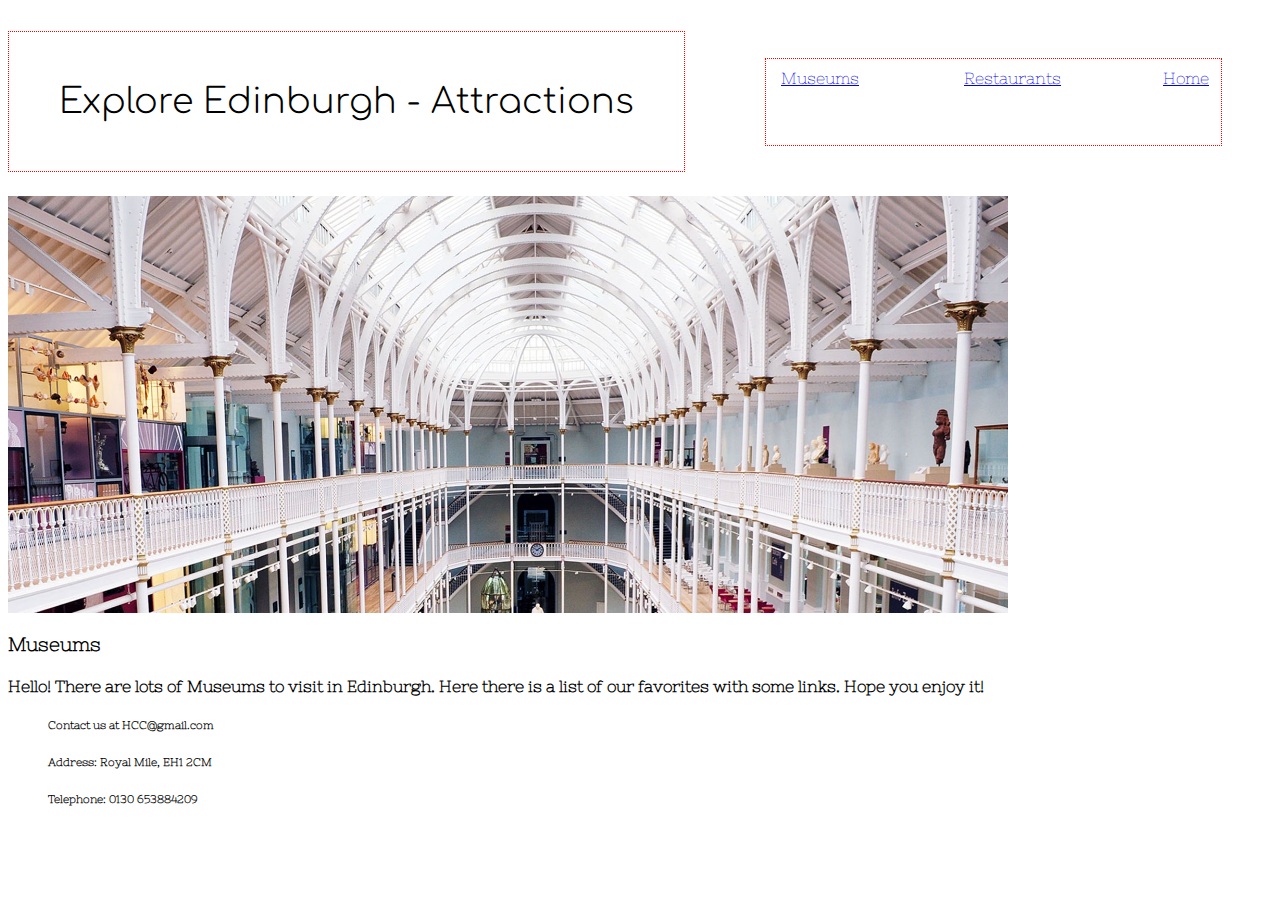
==== PageAttractions.html @ 1e4f8531 "change museums for attractions" ====
<!DOCTYPE html>
<html>
    <head>
        <title> Best Places to Visit in Edinburgh </title>
        <link rel="stylesheet" href="css/style.css">
        <link href="https://fonts.googleapis.com/css?family=Nixie+One|Comfortaa|Lobster&display=swap" rel="stylesheet">
    </head>

    <body>
        <header> 
            <nav class="nav">
                <h1 class = "header"> Explore Edinburgh - Attractions </h1> 
                <ul class="nav_bar">
                    <li class="nav_a" id="Home"><a href="index.html">Home</a></li>
                    <li class="nav_b"><a href="PageRestaurants.html">Restaurants</a></li>
                    <li class="nav_c" id="Museums"><a href="PageAttractions.html">Museums</a></li>
                </ul> 
            </nav>
        </header>

        <!-- EDINBURGH IMG -->  
        <div class="Edinburgh">
            <a href="#" id="edinburgh_photo"><img src="img/Mus-NatMusScot.jpg" width="1000" alt="Picture of Edinburgh"/></a>
        </div>
        <main>
            <h3> Museums</h3>
            <h4>
                Hello! There are lots of Museums to visit in Edinburgh. Here there is a list of our favorites with some links.
                Hope you enjoy it!   
            </h4>
        </main>
        
        <!-- FOOTER -->
        <footer>
            <ul class="footer-left">
                <h6> Contact us at HCC@gmail.com </h6>
            </ul>
            <ul class="footer-right">    
                <h6>Address: Royal Mile, EH1 2CM </h6>
                <h6>Telephone: 0130 653884209</h6>

                
            </ul>       
        </footer>

    </body>
</html>
---- css/style.css ----
body {
    background: #ffffff;
    font-family: 'Nixie One', cursive;
  }

.header {
    border: 1px dotted red;
    font-family: 'Comfortaa', cursive;
    font-weight: 100;
    font-size: 35px;
    padding: 50px;
    /* display: flex;
    flex-direction: column; */
}

.nav {
    display: flex;
    justify-content: space-between;
}

.nav_bar {
    list-style-type: none;
    border: 1px dotted red;
    display: flex;
    flex-direction: row-reverse;
    padding: 10px;
    margin: 50px;
    
}

.nav_a {
    margin: 0 2px;
    padding: 0
}

.nav_b {
    padding: 0px 100px;  /* adjusts the space between the links in nav*/
}

.nav_c {
    font-weight: normal;
    padding: 0px 5px;

}
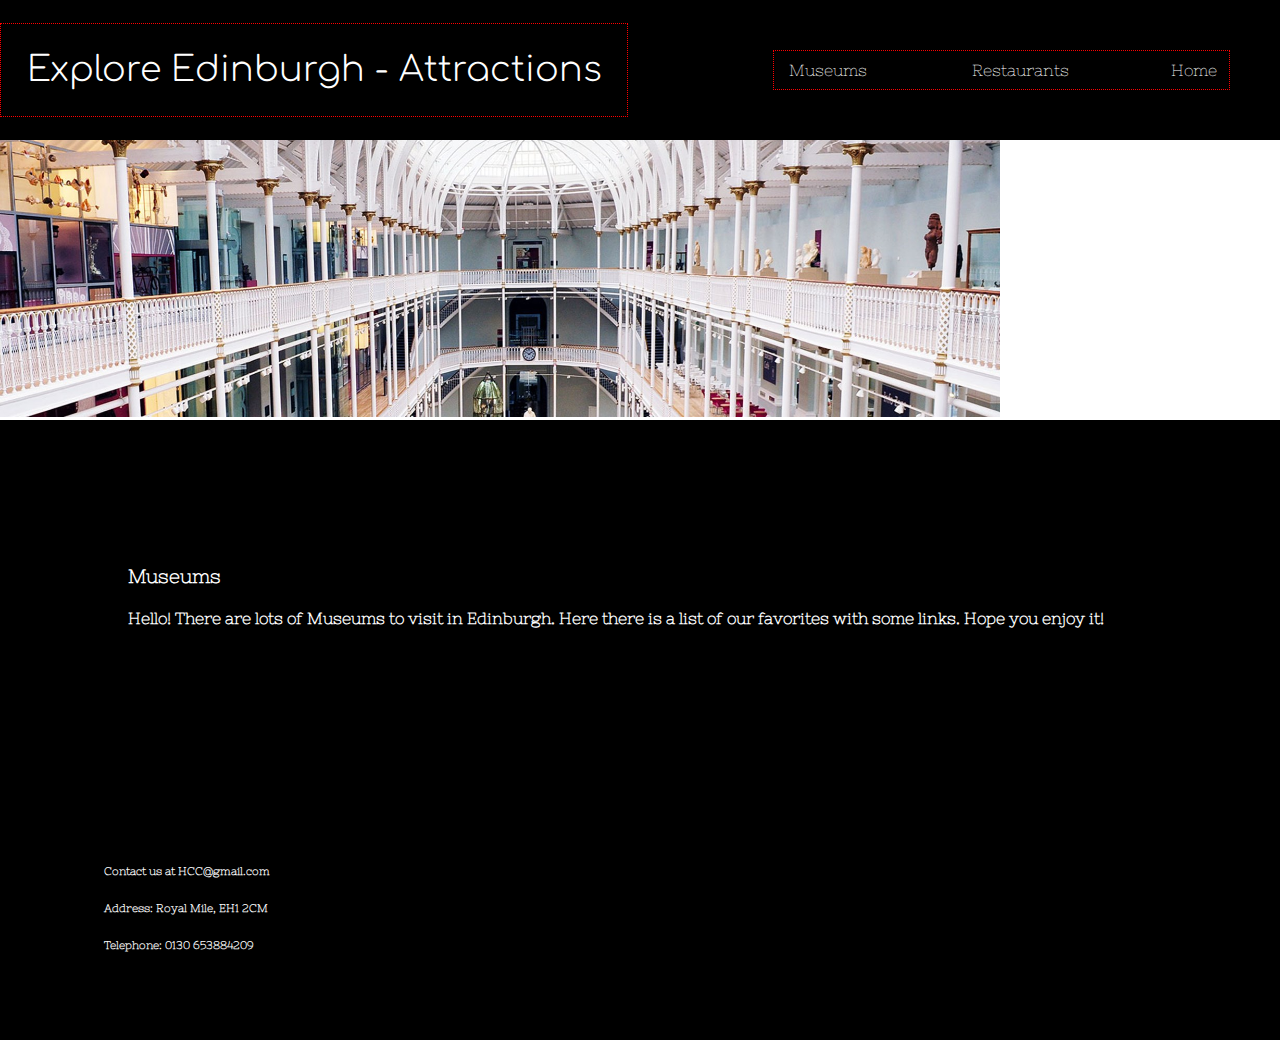
==== commit f01e6fe3: "Change folders and images" ====
--- a/PageAttractions.html
+++ b/PageAttractions.html
@@ -11,9 +11,9 @@
             <nav class="nav">
                 <h1 class = "header"> Explore Edinburgh - Attractions </h1> 
                 <ul class="nav_bar">
-                    <li class="nav_a" id="Home"><a href="index.html">Home</a></li>
-                    <li class="nav_b"><a href="PageRestaurants.html">Restaurants</a></li>
-                    <li class="nav_c" id="Museums"><a href="PageAttractions.html">Museums</a></li>
+                    <li id="Home"><a class="nav_a" href="index.html">Home</a></li>
+                    <li ><a class="nav_b" href="PageRestaurants.html">Restaurants</a></li>
+                    <li id="Museums"><a class="nav_c" href="PageAttractions.html">Museums</a></li>    
                 </ul> 
             </nav>
         </header>
--- a/css/style.css
+++ b/css/style.css
@@ -1,6 +1,7 @@
 body {
     background: #ffffff;
     font-family: 'Nixie One', cursive;
+    margin: 0;
   }
 
 .header {
@@ -8,7 +9,8 @@
     font-family: 'Comfortaa', cursive;
     font-weight: 100;
     font-size: 35px;
-    padding: 50px;
+    padding: 2%;
+    color: white;
     /* display: flex;
     flex-direction: column; */
 }
@@ -16,6 +18,9 @@
 .nav {
     display: flex;
     justify-content: space-between;
+    background-color: black;
+    position: fixed; 
+    width: 100%;
 }
 
 .nav_bar {
@@ -24,25 +29,57 @@
     display: flex;
     flex-direction: row-reverse;
     padding: 10px;
-    margin: 50px;
-    
+    margin: 50px;  
 }
 
 .nav_a {
     margin: 0 2px;
-    padding: 0
+    padding: 0;
+    color: #ffffff;
+    text-decoration: none; /* removes underline */
 }
 
 .nav_b {
     padding: 0px 100px;  /* adjusts the space between the links in nav*/
+    color: #ffffff;
+    text-decoration: none; 
 }
 
 .nav_c {
     font-weight: normal;
     padding: 0px 5px;
+    color: #ffffff;
+    text-decoration: none; 
+}
 
+main {
+    color: #ffffff;
+    background-color: black;
+    padding: 10%;
 }
+
+footer {
+    color: #ffffff;
+    background-color: black;
+    padding: 5%;
+}
+.parallax {
+    background-image: url("../img/cfg\ calton.jpg");
+    height: 500px;
+    background-attachment: fixed;
+    background-position: 50% -30%;
+    background-repeat: no-repeat;
+    background-size: cover;
+  }
+
+.parallaxTwo {
+    background-image: url("../img/cfg\ edinburgh night.jpg");
+    height: 500px;
+    background-attachment: fixed;
+    background-position: center;
+    background-repeat: no-repeat;
+    background-size: cover;
+  }
 
 
 
-
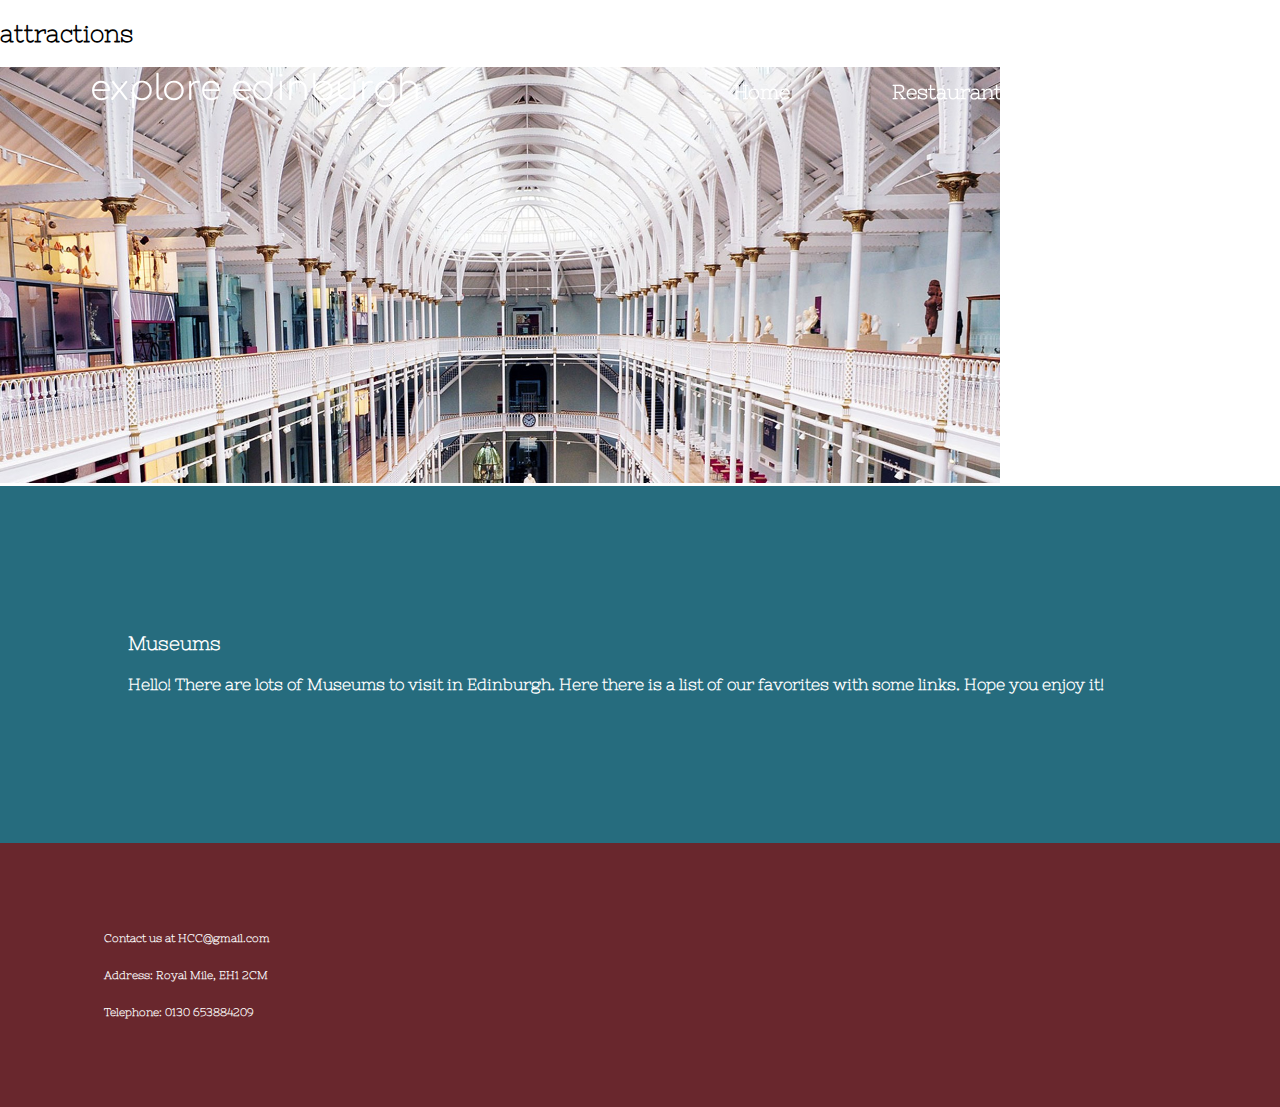
==== commit 3f2ab23a: "Change appearance, add form in footer" ====
--- a/PageAttractions.html
+++ b/PageAttractions.html
@@ -9,7 +9,7 @@
     <body>
         <header> 
             <nav class="nav">
-                <h1 class = "header"> Explore Edinburgh - Attractions </h1> 
+                <h1 class = "header"> explore edinburgh.</h1> 
                 <ul class="nav_bar">
                     <li id="Home"><a class="nav_a" href="index.html">Home</a></li>
                     <li ><a class="nav_b" href="PageRestaurants.html">Restaurants</a></li>
@@ -18,10 +18,15 @@
             </nav>
         </header>
 
+        <div>
+            <h2> attractions </h2>
+        </div>
+
         <!-- EDINBURGH IMG -->  
         <div class="Edinburgh">
             <a href="#" id="edinburgh_photo"><img src="img/Mus-NatMusScot.jpg" width="1000" alt="Picture of Edinburgh"/></a>
         </div>
+
         <main>
             <h3> Museums</h3>
             <h4>
--- a/css/style.css
+++ b/css/style.css
@@ -5,12 +5,13 @@
   }
 
 .header {
-    border: 1px dotted red;
+    /* border: 1px dotted red; */
     font-family: 'Comfortaa', cursive;
     font-weight: 100;
     font-size: 35px;
     padding: 2%;
     color: white;
+    margin-left: 5%;
     /* display: flex;
     flex-direction: column; */
 }
@@ -18,16 +19,17 @@
 .nav {
     display: flex;
     justify-content: space-between;
-    background-color: black;
+    background-color: transparent;
     position: fixed; 
     width: 100%;
+    font-size: 20px;
 }
 
 .nav_bar {
     list-style-type: none;
-    border: 1px dotted red;
+    /* border: 1px dotted red; */
     display: flex;
-    flex-direction: row-reverse;
+    flex-direction: row;
     padding: 10px;
     margin: 50px;  
 }
@@ -36,12 +38,14 @@
     margin: 0 2px;
     padding: 0;
     color: #ffffff;
+    font-weight: 900;
     text-decoration: none; /* removes underline */
 }
 
 .nav_b {
     padding: 0px 100px;  /* adjusts the space between the links in nav*/
     color: #ffffff;
+    font-weight: 900;
     text-decoration: none; 
 }
 
@@ -49,25 +53,46 @@
     font-weight: normal;
     padding: 0px 5px;
     color: #ffffff;
+    font-weight: 900;
     text-decoration: none; 
 }
 
 main {
     color: #ffffff;
-    background-color: black;
+    background-color: rgb(38, 108, 126);
     padding: 10%;
 }
 
 footer {
     color: #ffffff;
-    background-color: black;
+    background-color: rgb(105, 39, 45);
     padding: 5%;
 }
+
+.subscribe {
+    text-align: center;
+}
+
+.email-form-container {
+    text-align: center;
+}
+
+.email-form {
+    display: inline-block;
+}
+
+.email {
+    border: 2px solid white;
+    background-color: white;
+    color: rgb(112, 106, 106);
+    
+}
+
 .parallax {
     background-image: url("../img/cfg\ calton.jpg");
-    height: 500px;
+    height: 700px;
     background-attachment: fixed;
-    background-position: 50% -30%;
+    background-position: 50% 0%;
     background-repeat: no-repeat;
     background-size: cover;
   }
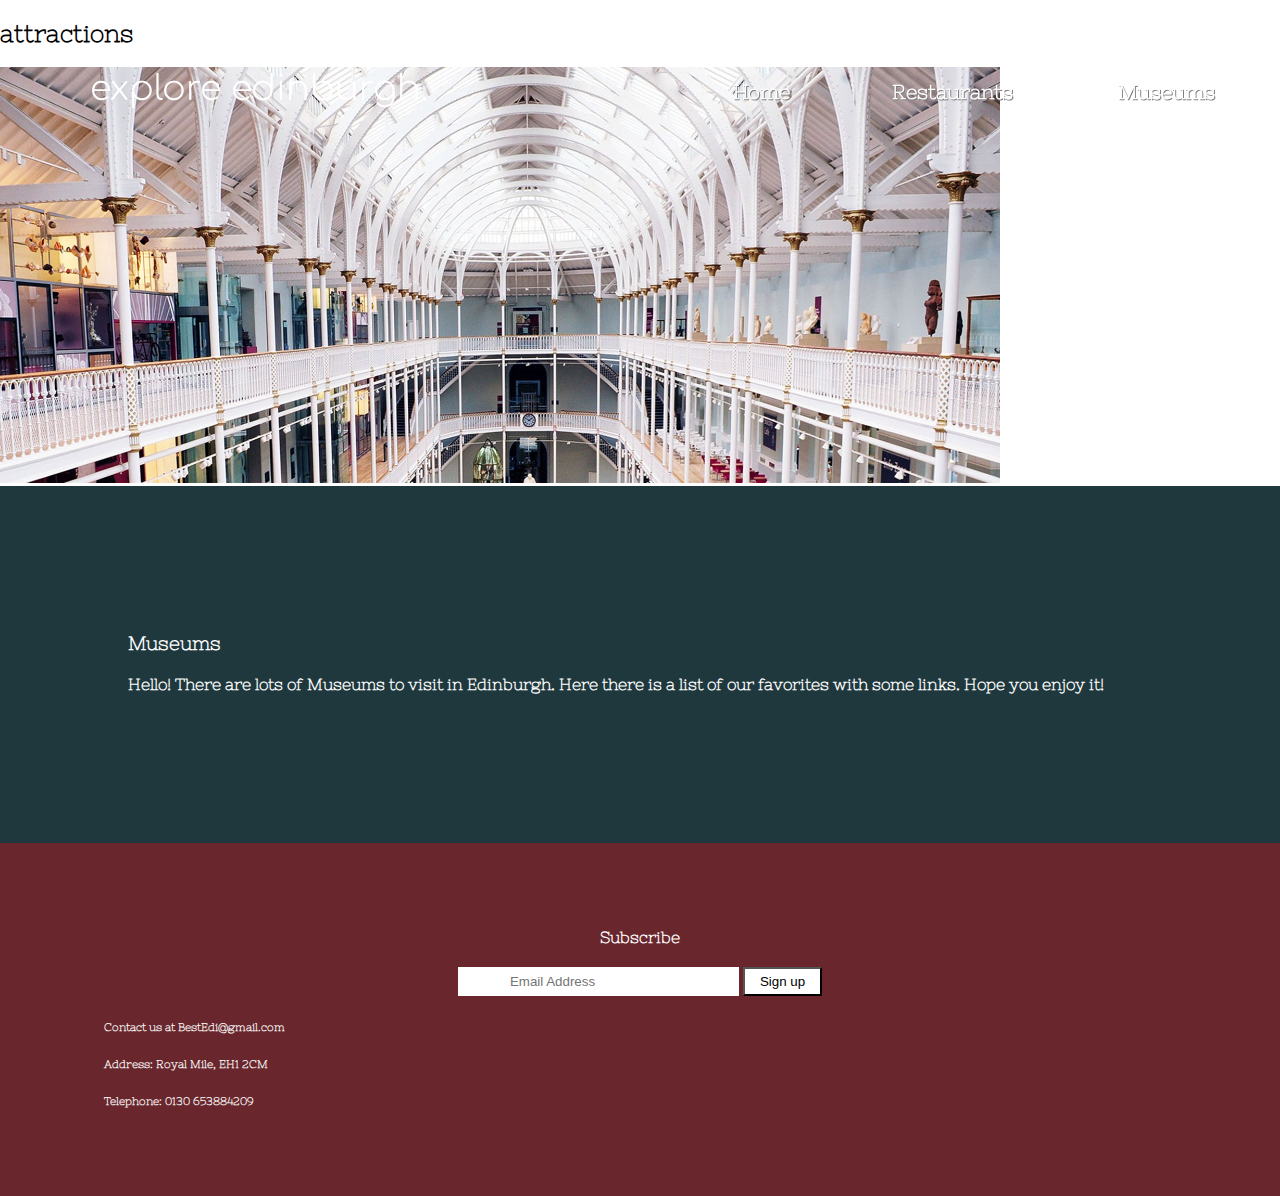
==== commit e08a6eb8: "Made footer the same for all pages" ====
--- a/PageAttractions.html
+++ b/PageAttractions.html
@@ -37,15 +37,25 @@
         
         <!-- FOOTER -->
         <footer>
+            <div class="subscribe"> 
+                <h4> Subscribe </h4>
+            </div>
+
+            <div class="email-form-container">
+                <form class="email-form">
+                    <input class="email" type="text" name="Email Address" placeholder="Email Address">
+                </form>
+
+                <input class="button" type="button" value="Sign up"></input>
+            </div>
+
             <ul class="footer-left">
-                <h6> Contact us at HCC@gmail.com </h6>
+                <h6> Contact us at BestEdi@gmail.com </h6>
             </ul>
             <ul class="footer-right">    
                 <h6>Address: Royal Mile, EH1 2CM </h6>
                 <h6>Telephone: 0130 653884209</h6>
-
-                
-            </ul>       
+            </ul>     
         </footer>
 
     </body>
--- a/css/style.css
+++ b/css/style.css
@@ -32,6 +32,7 @@
     flex-direction: row;
     padding: 10px;
     margin: 50px;  
+    text-shadow: 1px 1px grey;
 }
 
 .nav_a {
@@ -59,7 +60,7 @@
 
 main {
     color: #ffffff;
-    background-color: rgb(38, 108, 126);
+    background-color: rgb(31, 56, 61);
     padding: 10%;
 }
 
@@ -85,7 +86,12 @@
     border: 2px solid white;
     background-color: white;
     color: rgb(112, 106, 106);
-    
+    padding: 5px 50px;
+}
+
+.button {
+    background-color: white;
+    padding: 5px 15px;
 }
 
 .parallax {
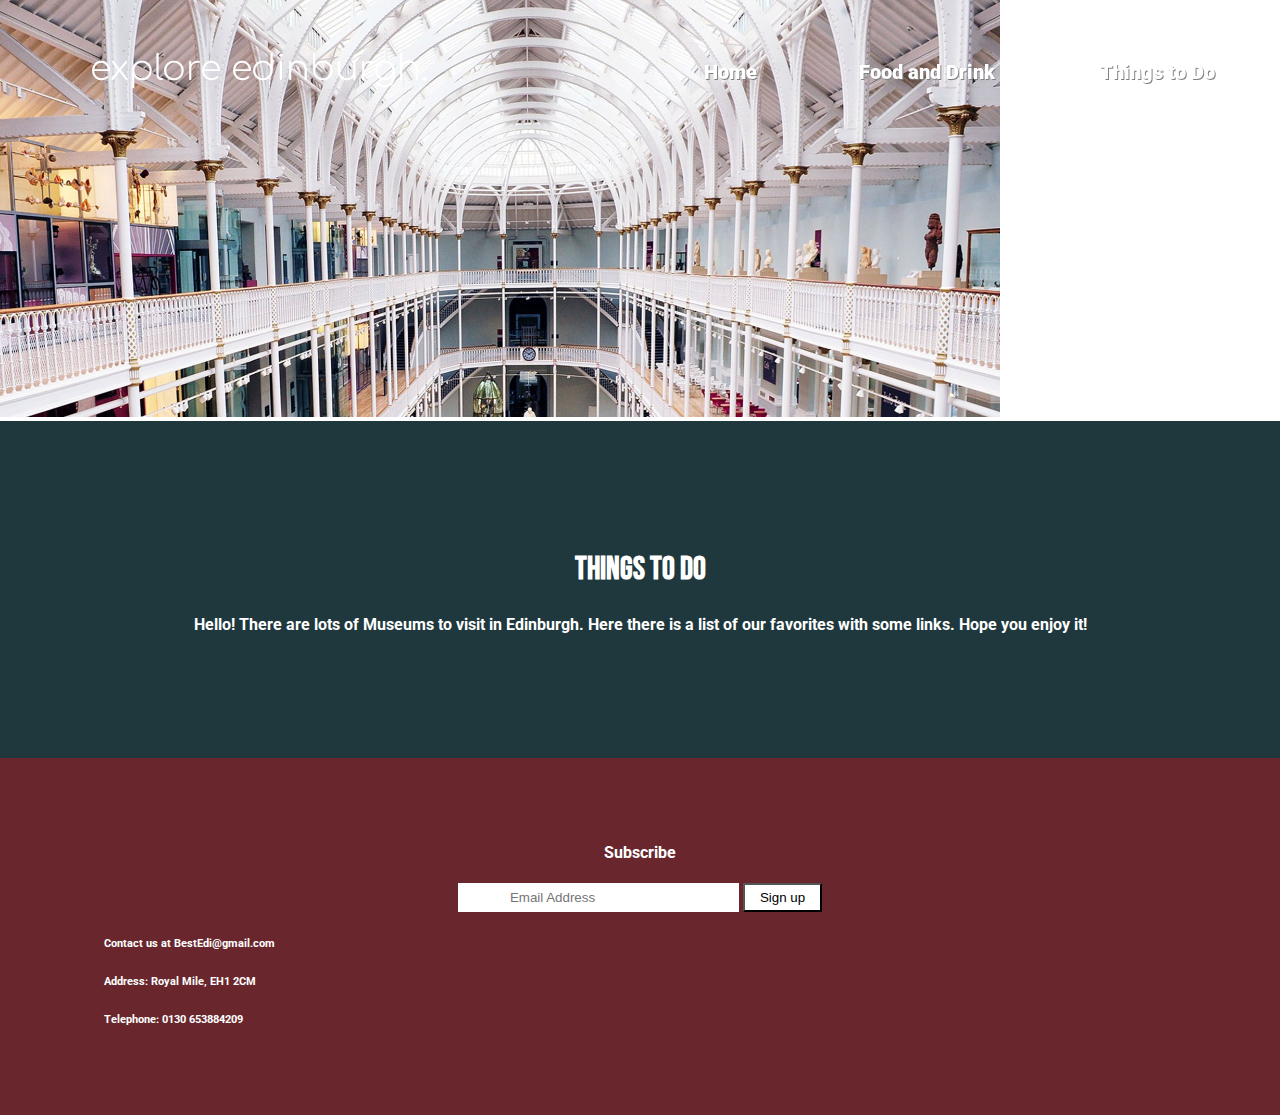
==== commit 5ca0073e: "Remove disparities between pages" ====
--- a/PageAttractions.html
+++ b/PageAttractions.html
@@ -3,24 +3,21 @@
     <head>
         <title> Best Places to Visit in Edinburgh </title>
         <link rel="stylesheet" href="css/style.css">
-        <link href="https://fonts.googleapis.com/css?family=Nixie+One|Comfortaa|Lobster&display=swap" rel="stylesheet">
+        <link href="https://fonts.googleapis.com/css?family=Nixie+One|Comfortaa|Lobster|Bebas+Neue|Roboto:100&display=swap" rel="stylesheet">
+        <link href="https://fonts.googleapis.com/css?family=Roboto:100&display=swap" rel="stylesheet"> 
     </head>
 
     <body>
         <header> 
             <nav class="nav">
-                <h1 class = "header"> explore edinburgh.</h1> 
+                <h1 class = "header"> explore edinburgh. </h1> 
                 <ul class="nav_bar">
                     <li id="Home"><a class="nav_a" href="index.html">Home</a></li>
-                    <li ><a class="nav_b" href="PageRestaurants.html">Restaurants</a></li>
-                    <li id="Museums"><a class="nav_c" href="PageAttractions.html">Museums</a></li>    
+                    <li ><a class="nav_b" href="PageRestaurants.html">Food and Drink</a></li>
+                    <li id="Museums"><a class="nav_c" href="PageAttractions.html">Things to Do</a></li>                    
                 </ul> 
             </nav>
         </header>
-
-        <div>
-            <h2> attractions </h2>
-        </div>
 
         <!-- EDINBURGH IMG -->  
         <div class="Edinburgh">
@@ -28,7 +25,7 @@
         </div>
 
         <main>
-            <h3> Museums</h3>
+            <h2 class="title3"> Things to Do</h2>
             <h4>
                 Hello! There are lots of Museums to visit in Edinburgh. Here there is a list of our favorites with some links.
                 Hope you enjoy it!   
--- a/css/style.css
+++ b/css/style.css
@@ -1,6 +1,6 @@
 body {
     background: #ffffff;
-    font-family: 'Nixie One', cursive;
+    font-family: 'Roboto', sans-serif;
     margin: 0;
   }
 
@@ -58,10 +58,30 @@
     text-decoration: none; 
 }
 
+.title {
+    font-family: 'Bebas Neue';
+    text-align: center;
+    font-size: 200%;
+}
+
+.title2 {
+    font-family: 'Bebas Neue';
+    text-align: center;
+    font-size: 200%;
+}
+
+.title3 {
+    font-family: 'Bebas Neue';
+    text-align: center;
+    font-size: 200%;
+}
+
 main {
     color: #ffffff;
     background-color: rgb(31, 56, 61);
-    padding: 10%;
+    padding: 8%;
+    text-align: center;
+    font-family: 'Roboto', sans-serif;
 }
 
 footer {
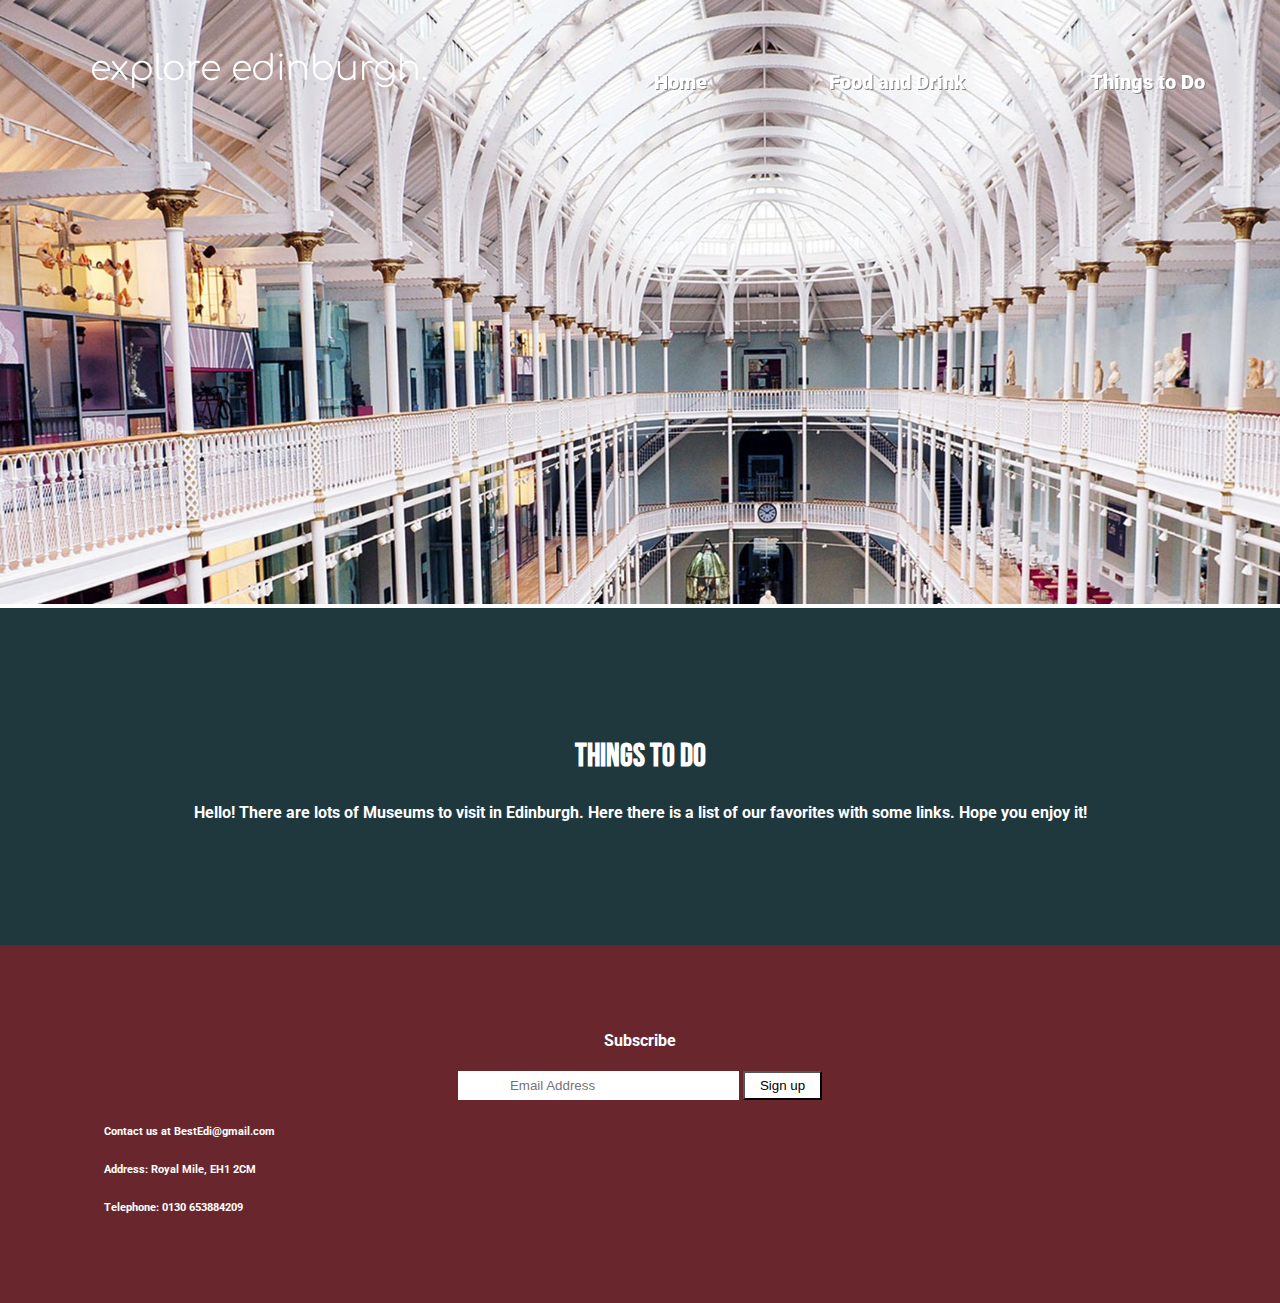
==== commit 586a310e: "Added restaurant list" ====
--- a/PageAttractions.html
+++ b/PageAttractions.html
@@ -21,7 +21,7 @@
 
         <!-- EDINBURGH IMG -->  
         <div class="Edinburgh">
-            <a href="#" id="edinburgh_photo"><img src="img/Mus-NatMusScot.jpg" width="1000" alt="Picture of Edinburgh"/></a>
+            <a href="#" id="edinburgh_photo"><img src="img/Mus-NatMusScot.jpg" width="1450" alt="Picture of Edinburgh"/></a>
         </div>
 
         <main>
--- a/css/style.css
+++ b/css/style.css
@@ -131,6 +131,27 @@
     background-repeat: no-repeat;
     background-size: cover;
   }
+ 
 
 
 
+ul {
+  list-style-type: none;
+  text-align: left;
+}
+ 
+li img {
+  float: left;
+  margin: 0 50px 0 0;
+  margin-block-end: 20px;
+}
+
+li {
+  padding: 10px;
+  overflow: auto;
+}
+ 
+li:hover {
+  background: #eee;
+  cursor: pointer;
+}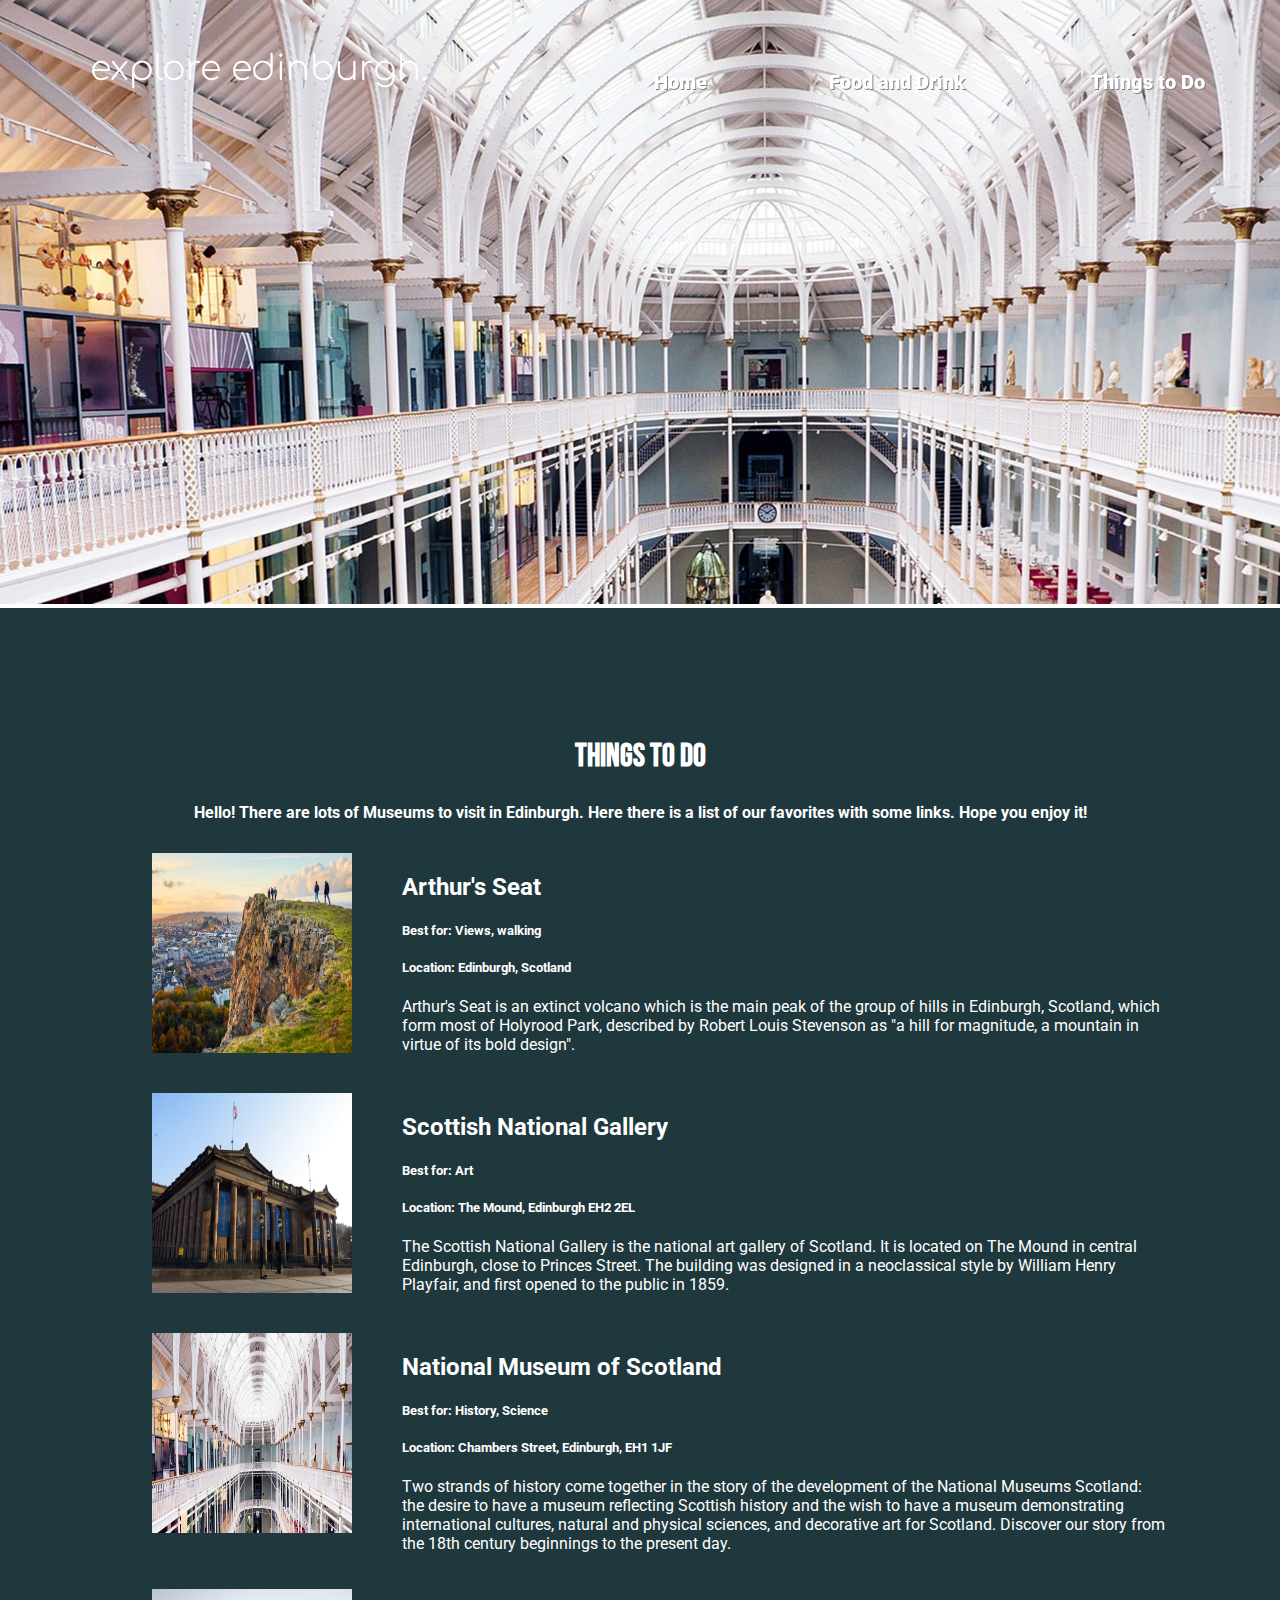
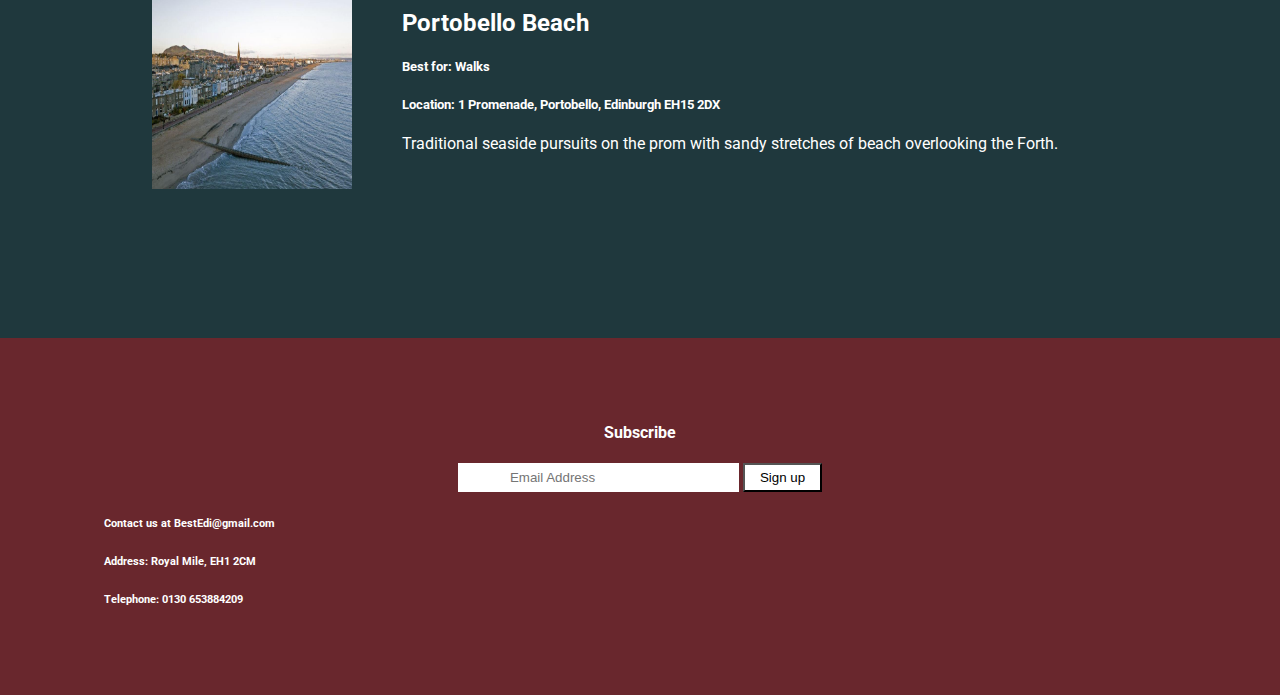
==== commit 3bbc069a: "Added activity list" ====
--- a/PageAttractions.html
+++ b/PageAttractions.html
@@ -30,6 +30,55 @@
                 Hello! There are lots of Museums to visit in Edinburgh. Here there is a list of our favorites with some links.
                 Hope you enjoy it!   
             </h4>
+            <div class="photoList">
+                <ul>
+                    <a href="https://www.visitscotland.com/info/see-do/holyrood-park-and-arthurs-seat-p914341">
+                        <li>
+                          <img src="img/Act-ArthursSeat.jpg" width="200" height="200"/>                    
+                          <h2> Arthur's Seat </h2>
+                          <h5> Best for: Views, walking</h5>
+                          <h5> Location: Edinburgh, Scotland </h5>
+                          <p> Arthur's Seat is an extinct volcano which is the main peak of the group of hills 
+                              in Edinburgh, Scotland, which form most of Holyrood Park, described by Robert Louis 
+                              Stevenson as "a hill for magnitude, a mountain in virtue of its bold design".</p>
+                        </li>
+                    </a>
+                    <a href="https://www.nationalgalleries.org/">
+                        <li>
+                          <img src="img/Act-ScotNationalGallery.jpg" width="200" height="200"/>                    
+                          <h2> Scottish National Gallery </h2>
+                          <h5> Best for: Art </h5>
+                          <h5> Location: The Mound, Edinburgh EH2 2EL </h5>
+                          <p> The Scottish National Gallery is the national art gallery of Scotland. It is located 
+                              on The Mound in central Edinburgh, close to Princes Street. The building was designed 
+                              in a neoclassical style by William Henry Playfair, and first opened to the public in 1859.</p>
+                        </li>
+                    </a>
+                    <a href="https://www.nms.ac.uk/national-museum-of-scotland/"> 
+                        <li>
+                            <img src="img/Mus-NatMusScot.jpg" width="200" height="200"/>
+                            <h2> National Museum of Scotland</h2>
+                            <h5> Best for: History, Science</h5>
+                            <h5> Location: Chambers Street, Edinburgh, EH1 1JF
+                            </h5>
+                            <p> Two strands of history come together in the story of the development of the National 
+                                Museums Scotland: the desire to have a museum reflecting Scottish history and the wish 
+                                to have a museum demonstrating international cultures, natural and physical sciences, and 
+                                decorative art for Scotland. Discover our story from the 18th century beginnings to the present day.
+                            </p>
+                        </li>
+                    </a>
+                    <a href="https://www.visitscotland.com/info/towns-villages/portobello-beach-p730811">
+                        <li>
+                            <img src="img/Act-PortobelloBeach.jpg" width="200" height="200"/>
+                            <h2> Portobello Beach</h2>
+                            <h5> Best for: Walks</h5>
+                            <h5> Location: 1 Promenade, Portobello, Edinburgh EH15 2DX </h5>
+                            <p> Traditional seaside pursuits on the prom with sandy stretches of beach overlooking the Forth.</p>
+                        </li>
+                     </a>
+                </ul>
+              </div>
         </main>
         
         <!-- FOOTER -->
--- a/css/style.css
+++ b/css/style.css
@@ -133,7 +133,13 @@
   }
  
 
+a {
+    text-decoration: none;
+    font-family: 'Roboto', sans-serif;
+    margin: 0;
+    color: white;
 
+}
 
 ul {
   list-style-type: none;
@@ -152,6 +158,6 @@
 }
  
 li:hover {
-  background: #eee;
+  background: rgb(105, 39, 45);
   cursor: pointer;
 }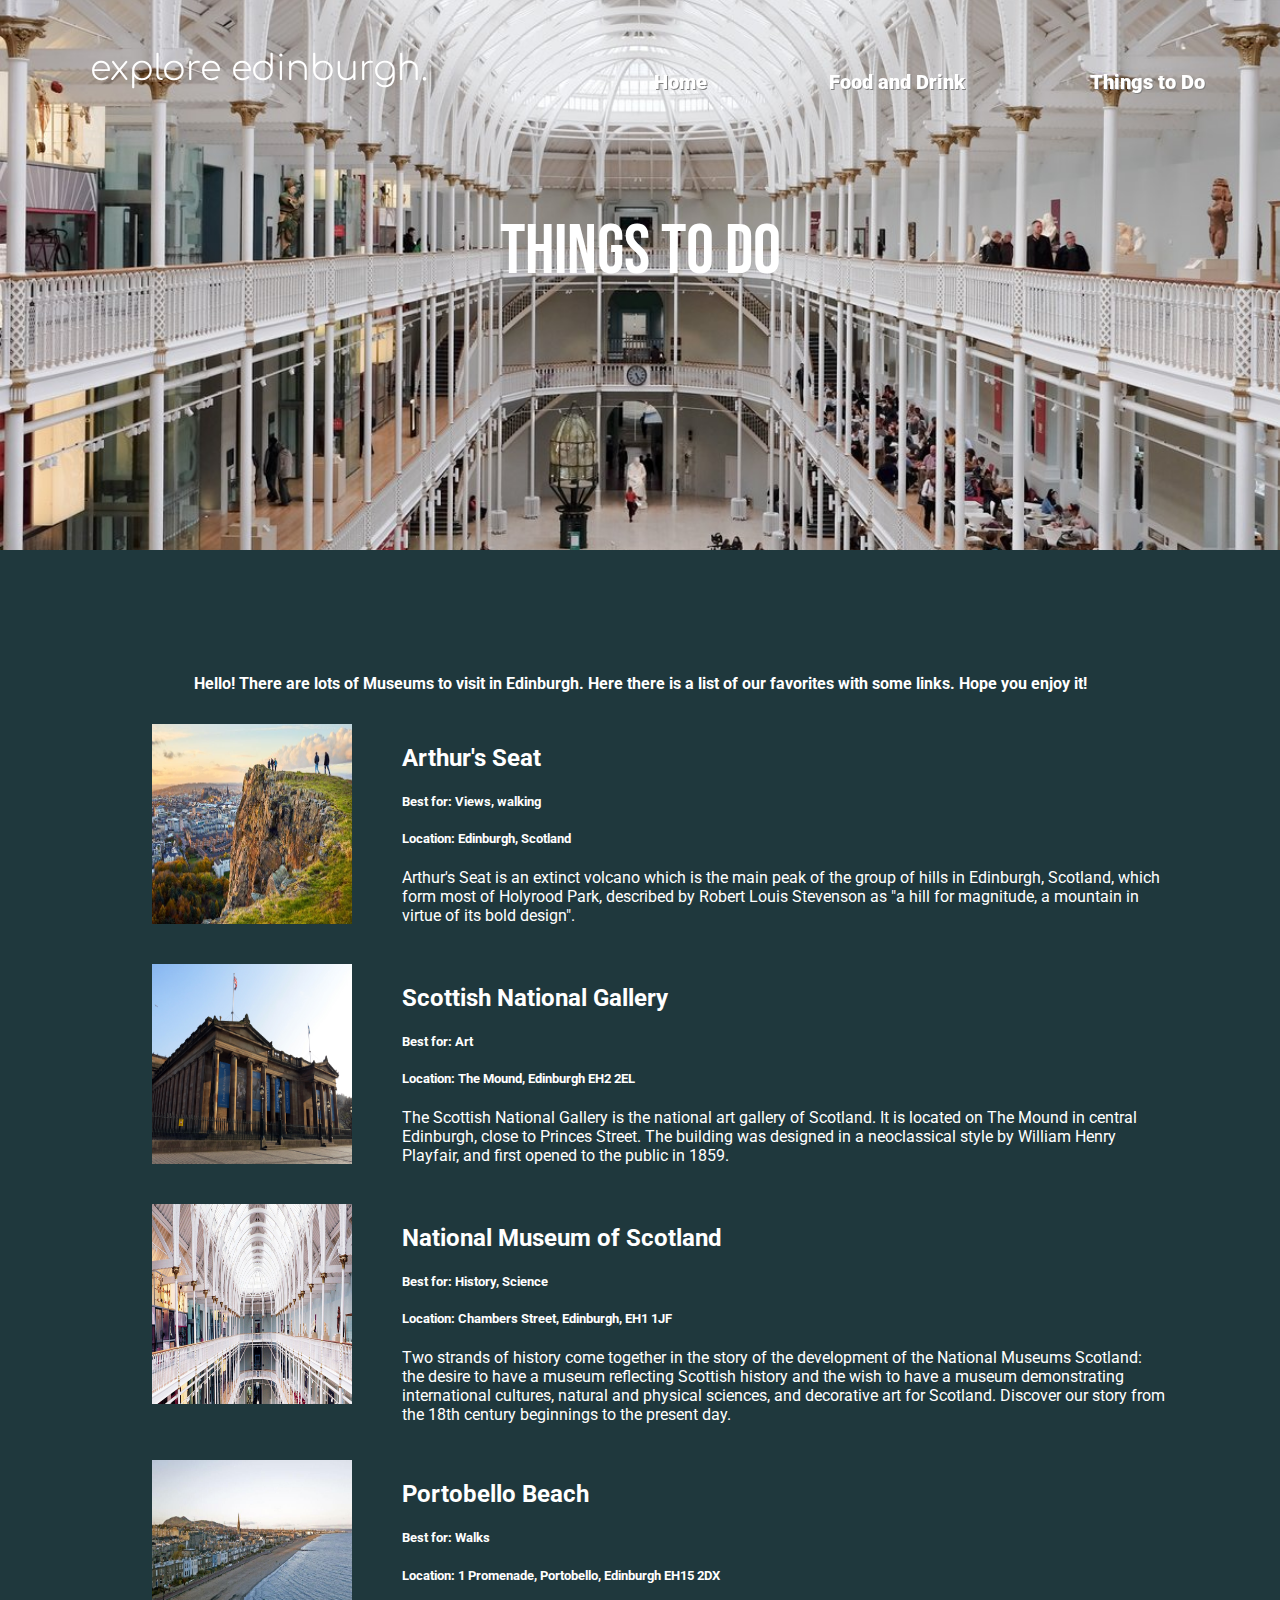
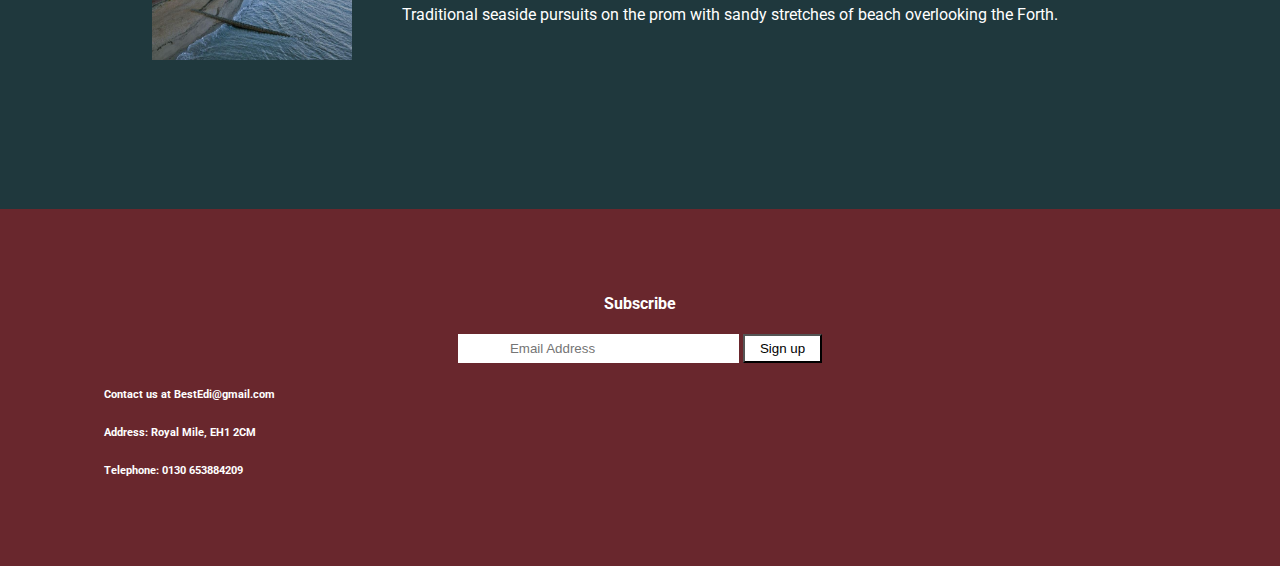
==== commit 93545e8f: "Fix background images, added titles" ====
--- a/PageAttractions.html
+++ b/PageAttractions.html
@@ -20,12 +20,11 @@
         </header>
 
         <!-- EDINBURGH IMG -->  
-        <div class="Edinburgh">
-            <a href="#" id="edinburgh_photo"><img src="img/Mus-NatMusScot.jpg" width="1450" alt="Picture of Edinburgh"/></a>
+        <div class="imgcontainer3">
+            <div class=title3> Things to Do </div>
         </div>
 
         <main>
-            <h2 class="title3"> Things to Do</h2>
             <h4>
                 Hello! There are lots of Museums to visit in Edinburgh. Here there is a list of our favorites with some links.
                 Hope you enjoy it!   
--- a/css/style.css
+++ b/css/style.css
@@ -58,6 +58,26 @@
     text-decoration: none; 
 }
 
+.imgcontainer2 {
+    text-align: center;
+    background-image: url("../img/Rest-Witchery.jpg");
+    background-position: center;
+    background-size: cover; /* covers the whole background */
+    height: 550px;
+    z-index: -3;
+    position: relative;
+}
+
+.imgcontainer3 {
+    text-align: center;
+    background-image: url("../img/cfg nmuseum.jpg");
+    background-position: center;
+    background-size: cover; 
+    height: 550px;
+    z-index: -3;
+    position: relative;
+}
+
 .title {
     font-family: 'Bebas Neue';
     text-align: center;
@@ -67,13 +87,17 @@
 .title2 {
     font-family: 'Bebas Neue';
     text-align: center;
-    font-size: 200%;
+    font-size: 70px;
+    transform: translate(0%, 250%);  /* positions text in centre of img */ 
+    color: white;
 }
 
 .title3 {
     font-family: 'Bebas Neue';
     text-align: center;
-    font-size: 200%;
+    font-size: 70px;
+    transform: translate(0%, 250%);
+    color: white;
 }
 
 main {
